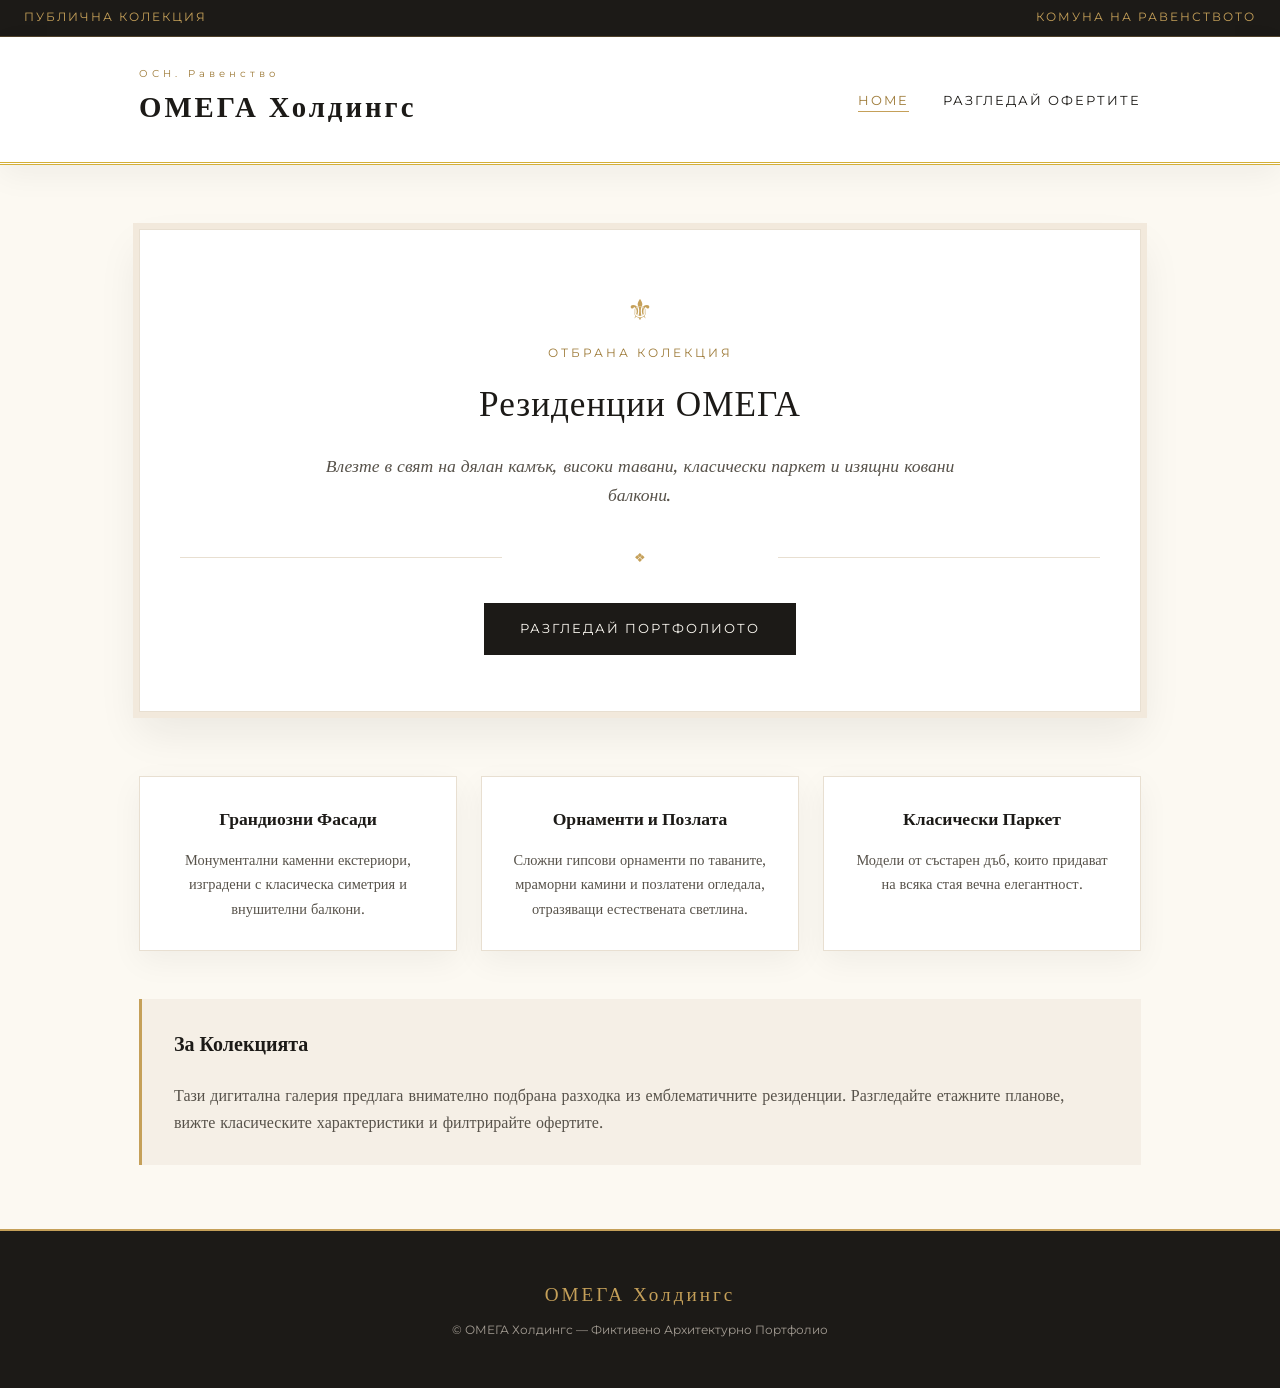
==== index.html @ 58e31876 "Initial commit" ====
<!doctype html>
<html lang="en">
<head>
  <meta charset="utf-8">
  <meta name="viewport" content="width=device-width, initial-scale=1">
  <title>Начало — ОМЕГА Холдингс</title>
  <link rel="stylesheet" href="css/style.css">
  <link rel="preconnect" href="https://fonts.googleapis.com">
  <link rel="preconnect" href="https://fonts.gstatic.com" crossorigin>
  <link href="https://fonts.googleapis.com/css2?family=Cinzel:wght@400;600;700&family=Libre+Baskerville:ital,wght@0,400;0,700;1,400&family=Montserrat:wght@300;400;600&display=swap" rel="stylesheet">
</head>
<body>

  <div class="top-bar">
    <span>Публична Колекция</span>
    <span class="location">Комуна на Равенството</span>
  </div>

  <header class="site-header">
    <div class="container header-inner">
      <div class="brand">
        <span class="subtitle">ОСН. Равенство</span>
        <h1>ОМЕГА Холдингс</h1>
      </div>
      <nav>
        <a href="index.html" class="active">Home</a>
        <a href="explore.html">Разгледай офертите</a>
      </nav>
    </div>
  </header>

  <main>
    <section class="hero-section">
      <div class="container">
        <div class="hero-card">
          <div class="gold-crest">⚜</div>
          <span class="eyebrow">Отбрана Колекция</span>
          <h2>Резиденции ОМЕГА</h2>
          <p class="hero-lead">Влезте в свят на дялан камък, високи тавани, класически паркет и изящни ковани балкони.</p>
          <div class="divider-ornament"><span>❖</span></div>
          <div class="cta-group">
            <a class="btn btn-primary" href="explore.html">Разгледай Портфолиото</a>
          </div>
        </div>
      </div>
    </section>

    <section class="highlights-section">
      <div class="container">
        <div class="grid-3">
          <div class="feature-card">
            <h4>Грандиозни Фасади</h4>
            <p>Монументални каменни екстериори, изградени с класическа симетрия и внушителни балкони.</p>
          </div>
          <div class="feature-card">
            <h4>Орнаменти и Позлата</h4>
            <p>Сложни гипсови орнаменти по таваните, мраморни камини и позлатени огледала, отразяващи естествената светлина.</p>
          </div>
          <div class="feature-card">
            <h4>Класически Паркет</h4>
            <p>Модели от състарен дъб, които придават на всяка стая вечна елегантност.</p>
          </div>
        </div>
      </div>
    </section>

    <section class="about-section container">
      <div class="about-card">
        <h3>За Колекцията</h3>
        <p>Тази дигитална галерия предлага внимателно подбрана разходка из емблематичните резиденции. Разгледайте етажните планове, вижте класическите характеристики и филтрирайте офертите.</p>
      </div>
    </section>
  </main>

  <footer class="site-footer">
    <div class="container">
      <p class="footer-title">ОМЕГА Холдингс</p>
      <p class="copyright">© ОМЕГА Холдингс — Фиктивено Архитектурно Портфолио</p>
    </div>
  </footer>

  <script src="js/main.js"></script>
</body>
</html>
---- css/style.css ----
:root {
  --paper: #fcf9f2;
  --paper-card: #ffffff;
  --ink: #1c1a17;
  --ink-muted: #57524a;
  --accent-gold: #c5a059;
  --accent-gold-dark: #9e7b39;
  --border-color: #e8dfd1;
  --border-gold: #d4af37;
  --shadow-soft: 0 10px 30px rgba(28, 26, 23, 0.05);
  --shadow-grand: 0 20px 40px rgba(28, 26, 23, 0.08);
}

* {
  box-sizing: border-box;
}

body {
  font-family: 'Libre Baskerville', serif;
  background-color: var(--paper);
  color: var(--ink);
  margin: 0;
  line-height: 1.7;
}

.container {
  max-width: 1050px;
  margin: 0 auto;
  padding: 0 1.5rem;
}

/* Top Announcement Bar */
.top-bar {
  background-color: var(--ink);
  color: var(--accent-gold);
  font-family: 'Montserrat', sans-serif;
  font-size: 0.72rem;
  letter-spacing: 2px;
  text-transform: uppercase;
  padding: 0.5rem 1.5rem;
  display: flex;
  justify-content: space-between;
  border-bottom: 1px solid rgba(197, 160, 89, 0.3);
}

/* Header */
.site-header {
  background: #ffffff;
  border-bottom: 3px double var(--border-gold);
  box-shadow: var(--shadow-soft);
}

.header-inner {
  display: flex;
  align-items: center;
  justify-content: space-between;
  padding: 1.75rem 1.5rem;
}

.brand {
  text-align: left;
}

.brand .subtitle {
  display: block;
  font-family: 'Montserrat', sans-serif;
  font-size: 0.65rem;
  letter-spacing: 4px;
  color: var(--accent-gold-dark);
  margin-bottom: 0.2rem;
}

.site-header h1 {
  font-family: 'Cinzel', serif;
  font-size: 1.8rem;
  font-weight: 700;
  letter-spacing: 3px;
  margin: 0;
  color: var(--ink);
}

.site-header nav a {
  font-family: 'Montserrat', sans-serif;
  font-size: 0.8rem;
  letter-spacing: 2px;
  text-transform: uppercase;
  margin-left: 1.8rem;
  color: var(--ink);
  text-decoration: none;
  font-weight: 400;
  transition: color 0.3s ease;
  position: relative;
  padding-bottom: 4px;
}

.site-header nav a.active,
.site-header nav a:hover {
  color: var(--accent-gold-dark);
}

.site-header nav a.active::after {
  content: '';
  position: absolute;
  bottom: 0;
  left: 0;
  width: 100%;
  height: 1px;
  background-color: var(--accent-gold);
}

/* Hero Section */
.hero-section {
  padding: 4rem 0 2rem;
}

.hero-card {
  background: var(--paper-card);
  border: 1px solid var(--border-color);
  outline: 6px solid #f2e9dc;
  padding: 3.5rem 2.5rem;
  text-align: center;
  box-shadow: var(--shadow-grand);
  position: relative;
}

.gold-crest {
  color: var(--accent-gold);
  font-size: 1.8rem;
  margin-bottom: 0.5rem;
}

.eyebrow {
  display: block;
  font-family: 'Montserrat', sans-serif;
  font-size: 0.75rem;
  text-transform: uppercase;
  letter-spacing: 3px;
  color: var(--accent-gold-dark);
  margin-bottom: 0.75rem;
}

.hero-card h2 {
  font-family: 'Cinzel', serif;
  font-size: 2.2rem;
  font-weight: 400;
  letter-spacing: 1px;
  margin-top: 0;
  margin-bottom: 1rem;
  color: var(--ink);
}

.hero-lead {
  font-size: 1.1rem;
  color: var(--ink-muted);
  max-width: 680px;
  margin: 0 auto 1.5rem;
  font-style: italic;
}

.divider-ornament {
  margin: 2rem 0;
  position: relative;
}

.divider-ornament::before,
.divider-ornament::after {
  content: '';
  position: absolute;
  top: 50%;
  width: 35%;
  height: 1px;
  background-color: var(--border-color);
}

.divider-ornament::before { left: 0; }
.divider-ornament::after { right: 0; }

.divider-ornament span {
  color: var(--accent-gold);
  font-size: 0.8rem;
}

/* Buttons */
.btn {
  display: inline-block;
  font-family: 'Montserrat', sans-serif;
  font-size: 0.8rem;
  text-transform: uppercase;
  letter-spacing: 2px;
  padding: 0.9rem 2.2rem;
  text-decoration: none;
  transition: all 0.3s ease;
  border-radius: 0;
}

.btn-primary {
  background-color: var(--ink);
  color: var(--paper);
  border: 1px solid var(--ink);
}

.btn-primary:hover {
  background-color: var(--accent-gold-dark);
  border-color: var(--accent-gold-dark);
  color: #ffffff;
}

/* Feature Grid */
.highlights-section {
  padding: 2rem 0 3rem;
}

.grid-3 {
  display: grid;
  grid-template-columns: repeat(3, 1fr);
  gap: 1.5rem;
}

.feature-card {
  background: var(--paper-card);
  border: 1px solid var(--border-color);
  padding: 1.8rem;
  text-align: center;
  box-shadow: var(--shadow-soft);
}

.feature-card h4 {
  font-family: 'Cinzel', serif;
  font-size: 1.1rem;
  margin-top: 0;
  margin-bottom: 0.75rem;
  color: var(--ink);
}

.feature-card p {
  font-size: 0.9rem;
  color: var(--ink-muted);
  margin: 0;
}

/* About Section */
.about-section {
  margin-bottom: 4rem;
}

.about-card {
  background-color: #f5efe6;
  border-left: 3px solid var(--accent-gold);
  padding: 1.8rem 2rem;
}

.about-card h3 {
  font-family: 'Cinzel', serif;
  margin-top: 0;
  font-size: 1.25rem;
  color: var(--ink);
}

.about-card p {
  margin-bottom: 0;
  color: var(--ink-muted);
}

/* Footer */
.site-footer {
  background-color: var(--ink);
  color: #e6ddd3;
  padding: 3rem 0;
  text-align: center;
  border-top: 2px solid var(--accent-gold);
}

.footer-title {
  font-family: 'Cinzel', serif;
  font-size: 1.2rem;
  letter-spacing: 3px;
  margin: 0 0 0.5rem;
  color: var(--accent-gold);
}

.copyright {
  font-family: 'Montserrat', sans-serif;
  font-size: 0.75rem;
  color: #a39c93;
  margin: 0;
}

/* Responsive adjustments */
@media (max-width: 768px) {
  .header-inner {
    flex-direction: column;
    gap: 1rem;
    text-align: center;
  }

  .site-header nav a {
    margin: 0 0.8rem;
  }

  .grid-3 {
    grid-template-columns: 1fr;
  }

  .hero-card h2 {
    font-size: 1.6rem;
  }
}

/* ==========================================================================
   Explore Page Specific Styles
   ========================================================================== */

.explore-container {
  padding-top: 3rem;
  padding-bottom: 4rem;
}

.explore-header {
  text-align: center;
  margin-bottom: 2.5rem;
}

.explore-header h2 {
  font-family: 'Cinzel', serif;
  font-size: 2.2rem;
  font-weight: 400;
  margin: 0.5rem 0 1rem;
  color: var(--ink);
}

/* Filter Console */
.filter-panel {
  background: var(--paper-card);
  border: 1px solid var(--border-color);
  outline: 4px solid #f2e9dc;
  padding: 2rem;
  margin-bottom: 2rem;
  box-shadow: var(--shadow-soft);
}

.filter-grid {
  display: grid;
  grid-template-columns: repeat(3, 1fr);
  gap: 1.5rem;
  margin-bottom: 1.5rem;
}

.filter-group label {
  display: block;
  font-family: 'Montserrat', sans-serif;
  font-size: 0.72rem;
  text-transform: uppercase;
  letter-spacing: 1.5px;
  color: var(--accent-gold-dark);
  font-weight: 600;
  margin-bottom: 0.5rem;
}

.input-range {
  display: flex;
  align-items: center;
  gap: 0.5rem;
}

.input-range input,
.styled-select {
  width: 100%;
  padding: 0.6rem 0.8rem;
  font-family: 'Libre Baskerville', serif;
  font-size: 0.85rem;
  color: var(--ink);
  background-color: var(--paper);
  border: 1px solid var(--border-color);
  border-radius: 0;
  transition: border-color 0.3s ease;
}

.input-range input:focus,
.styled-select:focus {
  outline: none;
  border-color: var(--accent-gold);
  background-color: #ffffff;
}

.range-sep {
  color: var(--accent-gold);
}

.filter-actions {
  display: flex;
  gap: 1rem;
  justify-content: flex-end;
  border-top: 1px solid var(--border-color);
  padding-top: 1.25rem;
}

.btn-secondary {
  background-color: transparent;
  color: var(--ink);
  border: 1px solid var(--border-color);
}

.btn-secondary:hover {
  background-color: var(--paper);
  border-color: var(--ink);
}

/* Controls Bar */
.controls-panel {
  display: flex;
  justify-content: space-between;
  align-items: center;
  background-color: #f5efe6;
  border-left: 3px solid var(--accent-gold);
  padding: 1rem 1.5rem;
  margin-bottom: 2.5rem;
}

.control-group {
  display: flex;
  align-items: center;
  gap: 0.75rem;
}

.control-group label {
  font-family: 'Montserrat', sans-serif;
  font-size: 0.75rem;
  text-transform: uppercase;
  letter-spacing: 1px;
  color: var(--ink-muted);
}

.styled-select {
  width: auto;
  cursor: pointer;
}

/* Listings Grid */
.listings-grid {
  display: grid;
  grid-template-columns: repeat(3, 1fr);
  gap: 2rem;
  margin-bottom: 3rem;
}

/* Property Card */
.card {
  background: var(--paper-card);
  border: 1px solid var(--border-color);
  box-shadow: var(--shadow-soft);
  transition: transform 0.3s ease, box-shadow 0.3s ease;
  display: flex;
  flex-direction: column;
}

.card:hover {
  transform: translateY(-5px);
  box-shadow: var(--shadow-grand);
}

.card-img-wrap {
  width: 100%;
  height: 220px;
  overflow: hidden;
  position: relative;
  border-bottom: 1px solid var(--border-color);
  background-color: #f7f3ec;
}

.card-img-wrap img {
  width: 100%;
  height: 100%;
  object-fit: cover;
  transition: transform 0.5s ease;
}

.card:hover .card-img-wrap img {
  transform: scale(1.05);
}

.card .meta {
  padding: 1.5rem;
  display: flex;
  flex-direction: column;
  flex-grow: 1;
}

.card .meta h3 {
  font-family: 'Cinzel', serif;
  font-size: 1.15rem;
  margin: 0 0 0.5rem;
  font-weight: 600;
  color: var(--ink);
}

.card .meta a {
  text-decoration: none;
  color: inherit;
}

.card .meta a:hover h3 {
  color: var(--accent-gold-dark);
}

.card-details {
  font-family: 'Montserrat', sans-serif;
  font-size: 0.75rem;
  letter-spacing: 1px;
  text-transform: uppercase;
  color: var(--accent-gold-dark);
  margin-bottom: 0.75rem;
}

.card .price {
  font-family: 'Cinzel', serif;
  font-size: 1.25rem;
  font-weight: 700;
  color: var(--ink);
  margin-top: auto;
  padding-top: 0.75rem;
  border-top: 1px dashed var(--border-color);
}

.card .addr {
  font-size: 0.85rem;
  color: var(--ink-muted);
  font-style: italic;
  margin-top: 0.4rem;
}

/* Pagination */
.pagination {
  display: flex;
  justify-content: center;
  align-items: center;
  gap: 0.5rem;
  margin-top: 2rem;
}

.pagination button {
  background: var(--paper-card);
  border: 1px solid var(--border-color);
  color: var(--ink);
  font-family: 'Montserrat', sans-serif;
  font-size: 0.8rem;
  padding: 0.6rem 1rem;
  cursor: pointer;
  transition: all 0.2s ease;
}

.pagination button:hover {
  background-color: var(--paper);
  border-color: var(--accent-gold);
}

.pagination button.active {
  background-color: var(--ink);
  color: var(--accent-gold);
  border-color: var(--ink);
}

/* Responsive Grid */
@media (max-width: 992px) {
  .listings-grid {
    grid-template-columns: repeat(2, 1fr);
  }
}

@media (max-width: 768px) {
  .filter-grid {
    grid-template-columns: 1fr;
  }
  .controls-panel {
    flex-direction: column;
    gap: 1rem;
    align-items: stretch;
  }
  .listings-grid {
    grid-template-columns: 1fr;
  }
}

/* ==========================================================================
   Listing Detail Page Styles
   ========================================================================== */

.listing-page {
  padding-top: 2.5rem;
  padding-bottom: 5rem;
}

.navigation-bar {
  margin-bottom: 2rem;
}

.back-link {
  font-family: 'Montserrat', sans-serif;
  font-size: 0.75rem;
  text-transform: uppercase;
  letter-spacing: 1.5px;
  color: var(--accent-gold-dark);
  text-decoration: none;
  font-weight: 600;
  transition: color 0.3s ease;
}

.back-link:hover {
  color: var(--ink);
  text-decoration: none;
}

.listing-header {
  text-align: center;
  margin-bottom: 2.5rem;
}

.listing-header h2 {
  font-family: 'Cinzel', serif;
  font-size: 2.4rem;
  font-weight: 400;
  margin: 0.5rem 0 1rem;
  color: var(--ink);
  text-transform: capitalize;
}

/* Carousel */
.carousel {
  display: flex;
  align-items: center;
  gap: 1rem;
  margin-bottom: 3.5rem;
}

.carousel-btn {
  background: var(--paper-card);
  border: 1px solid var(--border-color);
  color: var(--ink);
  font-size: 1.8rem;
  line-height: 1;
  width: 48px;
  height: 48px;
  display: flex;
  align-items: center;
  justify-content: center;
  cursor: pointer;
  transition: all 0.3s ease;
  box-shadow: var(--shadow-soft);
}

.carousel-btn:hover:not(:disabled) {
  background: var(--ink);
  color: var(--accent-gold);
  border-color: var(--ink);
}

.carousel-btn:disabled {
  opacity: 0.3;
  cursor: not-allowed;
}

.carousel-image-wrap {
  flex: 1;
  position: relative;
  background: #f7f3ec;
  border: 1px solid var(--border-color);
  outline: 4px solid #f2e9dc;
  box-shadow: var(--shadow-grand);
  overflow: hidden;
}

.carousel-image-wrap img {
  width: 100%;
  height: 500px;
  object-fit: cover;
  display: block;
}

.carousel-counter {
  position: absolute;
  bottom: 12px;
  right: 12px;
  background: rgba(28, 26, 23, 0.85);
  color: var(--accent-gold);
  font-family: 'Montserrat', sans-serif;
  font-size: 0.7rem;
  letter-spacing: 1.5px;
  padding: 0.4rem 0.8rem;
  min-width: 5.25rem;
  text-align: center;
  border: 1px solid rgba(197, 160, 89, 0.4);
}

/* Specs & Description Layout */
.listing-details-grid {
  display: grid;
  grid-template-columns: 320px 1fr;
  gap: 2.5rem;
  align-items: start;
}

.panel-title {
  font-family: 'Cinzel', serif;
  font-size: 1.2rem;
  margin-top: 0;
  margin-bottom: 1.25rem;
  color: var(--ink);
  padding-bottom: 0.5rem;
  border-bottom: 1px solid var(--border-color);
}

.specs-panel {
  background: var(--paper-card);
  border: 1px solid var(--border-color);
  padding: 1.8rem;
  box-shadow: var(--shadow-soft);
}

.info-table {
  width: 100%;
  border-collapse: collapse;
}

.info-table tr {
  border-bottom: 1px dashed var(--border-color);
}

.info-table tr:last-child {
  border-bottom: none;
}

.info-table td {
  padding: 0.8rem 0;
  font-size: 0.9rem;
}

.info-table td strong {
  font-family: 'Montserrat', sans-serif;
  font-size: 0.72rem;
  text-transform: uppercase;
  letter-spacing: 1px;
  color: var(--accent-gold-dark);
  font-weight: 600;
  display: block;
}

.description-panel {
  background: var(--paper-card);
  border: 1px solid var(--border-color);
  padding: 2rem;
  box-shadow: var(--shadow-soft);
}

.details {
  white-space: pre-wrap;
  font-family: 'Libre Baskerville', serif;
  font-size: 0.98rem;
  line-height: 1.8;
  color: var(--ink-muted);
}

/* Error Container */
.error-message {
  text-align: center;
  background: var(--paper-card);
  border: 1px solid var(--border-color);
  outline: 4px solid #f2e9dc;
  padding: 4rem 2rem;
  margin: 3rem 0;
  box-shadow: var(--shadow-grand);
}

.error-message h2 {
  font-family: 'Cinzel', serif;
  font-size: 1.8rem;
  margin-top: 0.5rem;
  color: var(--ink);
}

.error-message p {
  color: var(--ink-muted);
  max-width: 500px;
  margin: 0 auto 2rem;
}

/* Responsive */
@media (max-width: 868px) {
  .listing-details-grid {
    grid-template-columns: 1fr;
  }
  
  .carousel-image-wrap img {
    height: 340px;
  }
}

.carousel-counter,
.carousel-caption {
  position: absolute;
  bottom: 12px;
  background: rgba(28, 26, 23, 0.85);
  color: var(--accent-gold);
  font-family: 'Montserrat', sans-serif;
  font-size: 0.7rem;
  letter-spacing: 1.5px;
  padding: 0.4rem 0.8rem;
  border: 1px solid rgba(197, 160, 89, 0.4);
}

.carousel-counter {
  right: 12px;
  min-width: 5.25rem;
  text-align: center;
}

.carousel-caption {
  left: 12px;
  max-width: 60%;
  white-space: nowrap;
  overflow: hidden;
  text-overflow: ellipsis;
  text-transform: uppercase;
}
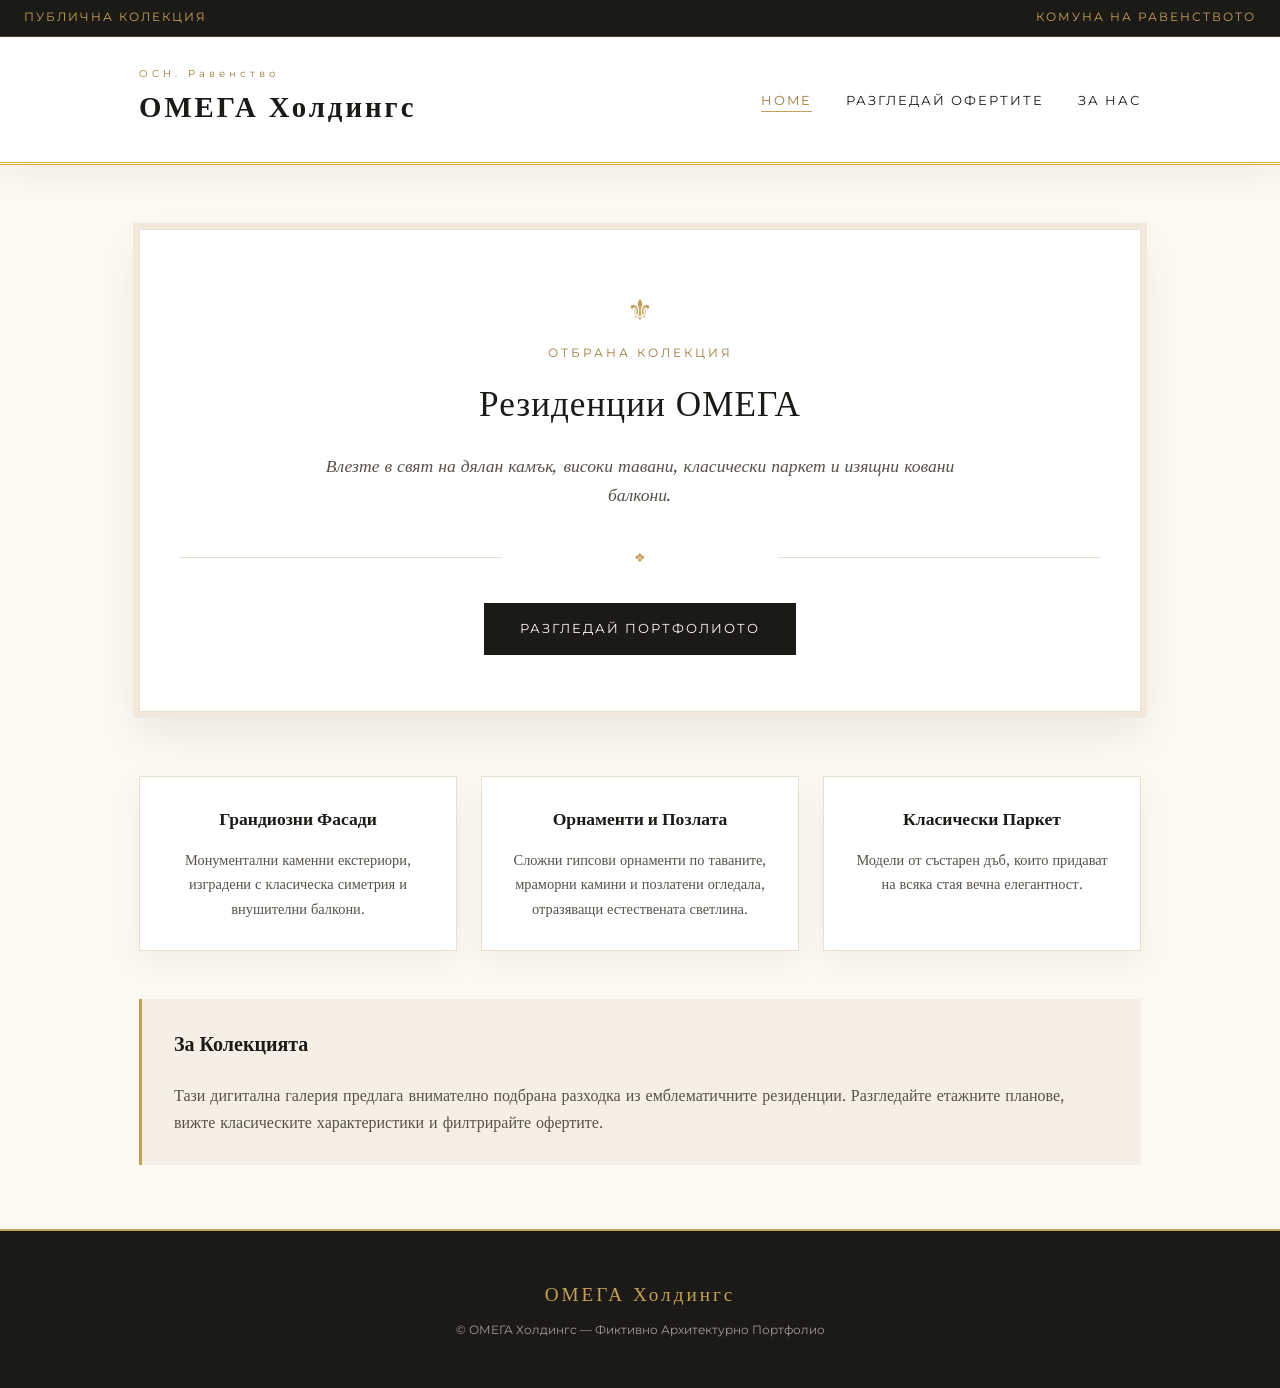
==== commit 2a398fd0: ""Фиктивено" -> "Фиктивно" Make the image carosel be able to open in full screen The cards on the exp" ====
--- a/index.html
+++ b/index.html
@@ -4,7 +4,7 @@
   <meta charset="utf-8">
   <meta name="viewport" content="width=device-width, initial-scale=1">
   <title>Начало — ОМЕГА Холдингс</title>
-  <link rel="stylesheet" href="css/style.css">
+  <link rel="stylesheet" href="./css/style.css">
   <link rel="preconnect" href="https://fonts.googleapis.com">
   <link rel="preconnect" href="https://fonts.gstatic.com" crossorigin>
   <link href="https://fonts.googleapis.com/css2?family=Cinzel:wght@400;600;700&family=Libre+Baskerville:ital,wght@0,400;0,700;1,400&family=Montserrat:wght@300;400;600&display=swap" rel="stylesheet">
@@ -23,8 +23,9 @@
         <h1>ОМЕГА Холдингс</h1>
       </div>
       <nav>
-        <a href="index.html" class="active">Home</a>
-        <a href="explore.html">Разгледай офертите</a>
+        <a href="./index.html" class="active">Home</a>
+        <a href="./explore.html">Разгледай офертите</a>
+        <a href="./about.html">За Нас</a>
       </nav>
     </div>
   </header>
@@ -39,7 +40,7 @@
           <p class="hero-lead">Влезте в свят на дялан камък, високи тавани, класически паркет и изящни ковани балкони.</p>
           <div class="divider-ornament"><span>❖</span></div>
           <div class="cta-group">
-            <a class="btn btn-primary" href="explore.html">Разгледай Портфолиото</a>
+            <a class="btn btn-primary" href="./explore.html">Разгледай Портфолиото</a>
           </div>
         </div>
       </div>
@@ -75,10 +76,10 @@
   <footer class="site-footer">
     <div class="container">
       <p class="footer-title">ОМЕГА Холдингс</p>
-      <p class="copyright">© ОМЕГА Холдингс — Фиктивено Архитектурно Портфолио</p>
+      <p class="copyright">© ОМЕГА Холдингс — Фиктивно Архитектурно Портфолио</p>
     </div>
   </footer>
 
-  <script src="js/main.js"></script>
+  <script src="./js/main.js"></script>
 </body>
 </html>
--- a/css/style.css
+++ b/css/style.css
@@ -451,6 +451,8 @@
   transition: transform 0.3s ease, box-shadow 0.3s ease;
   display: flex;
   flex-direction: column;
+  text-decoration: none;
+  color: inherit;
 }
 
 .card:hover {
@@ -819,4 +821,99 @@
   overflow: hidden;
   text-overflow: ellipsis;
   text-transform: uppercase;
+}
+
+.fullscreen-overlay {
+  position: fixed;
+  inset: 0;
+  background: rgba(28, 26, 23, 0.92);
+  display: none;
+  align-items: center;
+  justify-content: center;
+  z-index: 1000;
+  padding: 2rem;
+}
+
+.fullscreen-overlay.active {
+  display: flex;
+}
+
+.fullscreen-content {
+  position: relative;
+  width: min(1200px, 100%);
+  max-height: 100%;
+}
+
+.fullscreen-content img {
+  width: 100%;
+  height: auto;
+  display: block;
+  border: 1px solid var(--border-color);
+  box-shadow: var(--shadow-grand);
+}
+
+.fullscreen-close {
+  position: absolute;
+  top: -1rem;
+  right: -1rem;
+  width: 42px;
+  height: 42px;
+  border-radius: 50%;
+  border: 1px solid var(--border-color);
+  background: var(--paper-card);
+  color: var(--ink);
+  display: flex;
+  align-items: center;
+  justify-content: center;
+  cursor: pointer;
+  font-size: 1.4rem;
+  box-shadow: var(--shadow-soft);
+}
+
+.fullscreen-close:hover {
+  background: var(--ink);
+  color: var(--accent-gold);
+  border-color: var(--ink);
+}
+
+.fullscreen-caption {
+  margin-top: 0.85rem;
+  color: var(--paper);
+  font-family: 'Montserrat', sans-serif;
+  font-size: 0.85rem;
+  letter-spacing: 1px;
+  text-transform: uppercase;
+}
+
+/* Contact Section inside Specs Panel */
+.contact-section {
+  margin-top: 1.5rem;
+  padding-top: 1.25rem;
+  border-top: 1px double var(--border-gold);
+}
+
+.contact-title {
+  font-family: 'Cinzel', serif;
+  font-size: 1rem;
+  margin-top: 0;
+  margin-bottom: 0.8rem;
+  color: var(--ink);
+  text-transform: uppercase;
+  letter-spacing: 1px;
+}
+
+.contact-detail {
+  font-size: 0.85rem;
+  color: var(--ink-muted);
+  margin: 0 0 0.5rem 0;
+  line-height: 1.5;
+}
+
+.contact-detail strong {
+  font-family: 'Montserrat', sans-serif;
+  font-size: 0.7rem;
+  text-transform: uppercase;
+  letter-spacing: 1px;
+  color: var(--accent-gold-dark);
+  display: block;
 }
